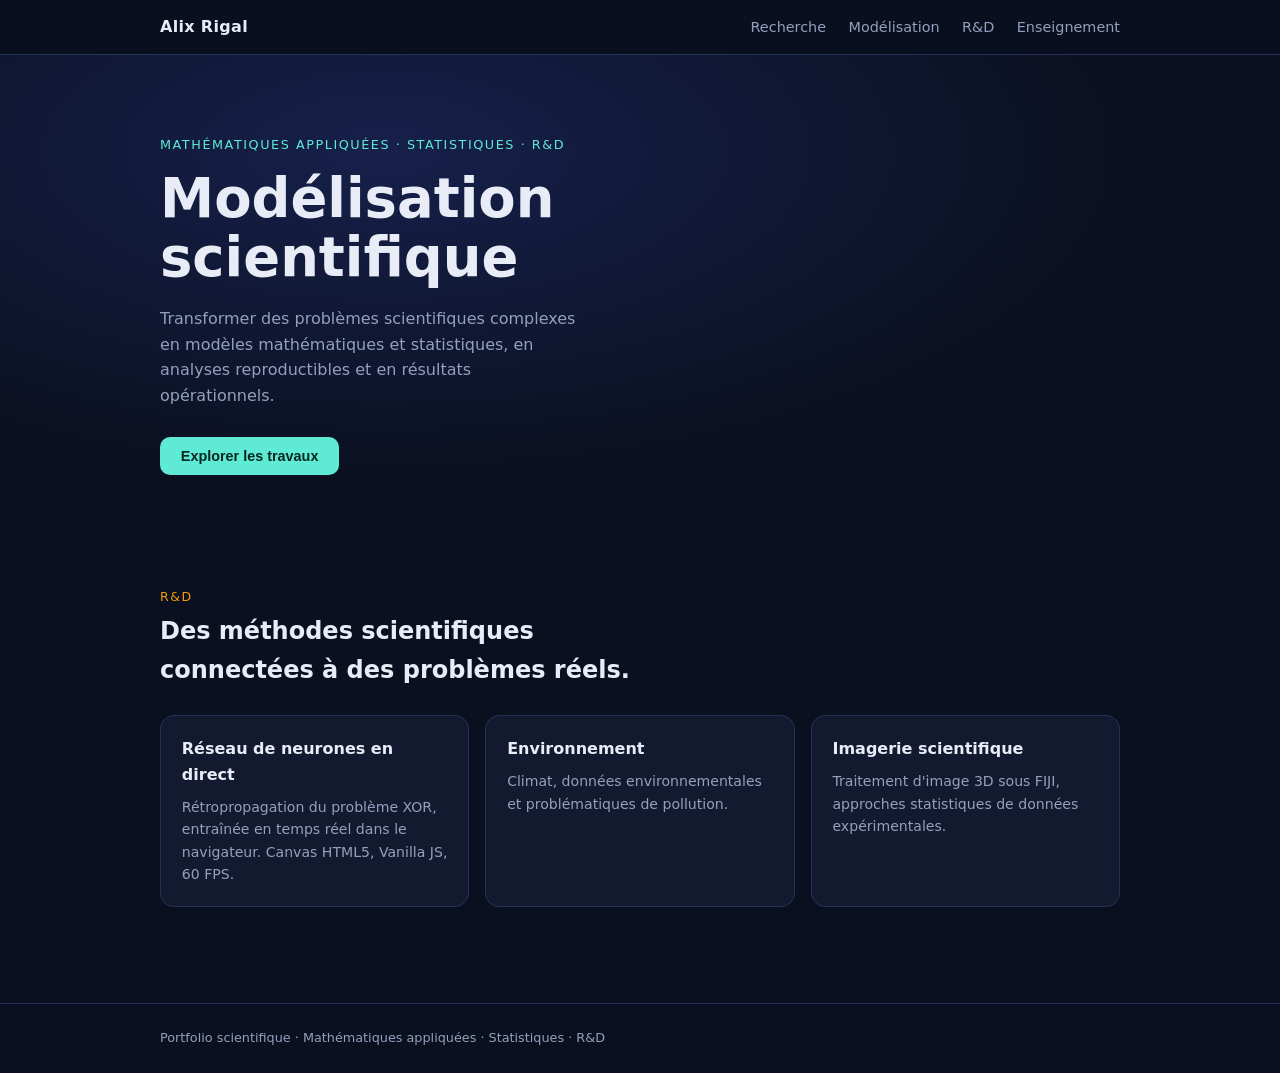
==== index.html @ c6933dab "Update index.html page minus" ====
<!DOCTYPE html>
<html lang="fr">
<head>
  <meta charset="UTF-8">
  <meta name="viewport" content="width=device-width, initial-scale=1.0">
  <meta name="description" content="Portfolio scientifique — mathématiques appliquées, statistiques, R&D et enseignement.">
  <title>Portfolio scientifique</title>

  <!-- L'ORDRE COMPTE : common.css (variables) AVANT style.css (usage) -->
  <link rel="stylesheet" href="css/common.css">
  <link rel="stylesheet" href="css/style.css">
  <script src="js/script.js" defer></script>
</head>
<body>

  <header class="site-header">
    <div class="container nav">
      <a href="#" class="logo">Alix Rigal</a>
      <nav aria-label="Navigation principale">
        <ul class="nav-links">
          <li><a href="#research">Recherche</a></li>
          <li><a href="#modeling">Modélisation</a></li>
          <li><a href="#rd">R&amp;D</a></li>
          <li><a href="#teaching">Enseignement</a></li>
        </ul>
      </nav>
    </div>
  </header>

  <main>
    <section class="hero">
      <div class="container hero-content">
        <div class="hero-kicker">Mathématiques appliquées · Statistiques · R&amp;D</div>
        <h1>Modélisation<br>scientifique</h1>
        <p class="hero-lead">Transformer des problèmes scientifiques complexes en modèles
           mathématiques et statistiques, en analyses reproductibles et en résultats opérationnels.</p>
        <button class="button" id="explore-button">Explorer les travaux</button>
      </div>
    </section>

    <!-- (sections research / modeling / teaching : reprenez vos
         cartes existantes à l'identique, seules les cartes R&D changent) -->

    <section id="rd" class="section">
      <div class="container">
        <div class="section-header">
          <div class="section-label">R&amp;D</div>
          <h2>Des méthodes scientifiques connectées à des problèmes réels.</h2>
        </div>
        <div class="cards">
          <!-- La carte devient un LIEN vers la page de démo -->
          <article class="card">
            <h3><a href="projects/reseau-neurones/">Réseau de neurones en direct</a></h3>
            <p>Rétropropagation du problème XOR, entraînée en temps réel dans le navigateur.
               Canvas HTML5, Vanilla JS, 60 FPS.</p>
          </article>
          <article class="card">
            <h3>Environnement</h3>
            <p>Climat, données environnementales et problématiques de pollution.</p>
          </article>
          <article class="card">
            <h3>Imagerie scientifique</h3>
            <p>Traitement d'image 3D sous FIJI, approches statistiques
               de données expérimentales.</p>
          </article>
        </div>
      </div>
    </section>
  </main>

  <footer class="site-footer">
    <div class="container">
      <p>Portfolio scientifique · Mathématiques appliquées · Statistiques · R&amp;D</p>
    </div>
  </footer>

</body>
</html>
---- css/common.css ----
/* =====================================================================
   common.css — socle partagé par TOUTES les pages du site.
   Contient : variables de design, reset minimal, header, footer,
   conteneurs. Rien de spécifique à une page.
   ===================================================================== */

/* --- Design system : la seule source de vérité des couleurs --- */
:root {
  --bg: #0b1020;          /* fond principal */
  --panel: #131a30;      /* surfaces (cartes) */
  --border: #263156;     /* bordures discrètes */
  --text: #e7ecf7;       /* texte principal */
  --muted: #93a0bd;       /* texte secondaire */
  --accent: #5eead4;     /* turquoise : liens, actions */
  --accent-2: #f59e0b;   /* ambre : focus, éléments secondaires */
  --maxw: 1000px;        /* largeur de lecture */
  color-scheme: dark;    /* dit au navigateur : thème sombre */
}

* { box-sizing: border-box; margin: 0; padding: 0; }

body {
  font-family: system-ui, "Segoe UI", Roboto, sans-serif;
  background: var(--bg);
  color: var(--text);
  line-height: 1.6;
}

.container { max-width: var(--maxw); margin: 0 auto; padding: 0 1.25rem; }

/* --- Header sticky : toujours accessible, nav visible --- */
.site-header {
  position: sticky; top: 0; z-index: 50;
  background: rgba(11, 16, 32, 0.85);
  backdrop-filter: blur(8px);
  border-bottom: 1px solid var(--border);
}
.site-header .nav {
  display: flex; align-items: center; justify-content: space-between;
  padding-block: 0.9rem;
}
.logo { color: var(--text); text-decoration: none; font-weight: 700; letter-spacing: .02em; }
.nav-links { display: flex; gap: 1.4rem; list-style: none; flex-wrap: wrap; }
.nav-links a { color: var(--muted); text-decoration: none; font-size: .9rem; }
.nav-links a:hover, .nav-links a:focus-visible { color: var(--accent); }

/* --- Footer --- */
.site-footer { border-top: 1px solid var(--border); margin-top: 3rem; }
.site-footer p { color: var(--muted); font-size: .8rem; padding-block: 1.5rem; }

/* --- Accessibilité clavier : jamais de focus invisible --- */
:focus-visible { outline: 2px solid var(--accent-2); outline-offset: 2px; }

@media (prefers-reduced-motion: reduce) {
  * { scroll-behavior: auto !important; transition: none !important; }
}
---- css/style.css ----
/* =====================================================================
   style.css — styles PROPRES à la page d'accueil uniquement.
   Dépend de common.css (importé avant).
   ===================================================================== */

/* --- Hero : pleine largeur, message central --- */
.hero {
  padding: 5rem 0 4rem;
  background: radial-gradient(ellipse at 30% 20%, #16204a 0%, var(--bg) 60%);
}
.hero-kicker {
  color: var(--accent); font-size: .8rem;
  text-transform: uppercase; letter-spacing: .12em; margin-bottom: .8rem;
}
.hero h1 { font-size: clamp(2.2rem, 6vw, 3.4rem); line-height: 1.1; }
.hero-lead { color: var(--muted); max-width: 42ch; margin: 1.1rem 0 1.8rem; }
.button {
  display: inline-block; padding: .7rem 1.3rem;
  background: var(--accent); color: #06281f;
  border: none; border-radius: 10px;
  font-weight: 600; font-size: .9rem; cursor: pointer;
  text-decoration: none;
}
.button:hover { filter: brightness(1.1); }

/* --- Sections : ancre scroll-margin pour ne pas passer
     sous le header sticky lors d'un clic de navigation --- */
.section { padding: 3rem 0; scroll-margin-top: 4.5rem; }
.section-header { margin-bottom: 1.6rem; }
.section-label {
  color: var(--accent-2); font-size: .78rem;
  text-transform: uppercase; letter-spacing: .12em;
}
.section-header h2 { font-size: 1.5rem; margin-top: .3rem; max-width: 30ch; }

/* --- Grille de cartes : Grid auto-fit = responsive sans media query --- */
.cards {
  display: grid;
  grid-template-columns: repeat(auto-fit, minmax(260px, 1fr));
  gap: 1rem;
}
.card {
  background: var(--panel);
  border: 1px solid var(--border);
  border-radius: 14px;
  padding: 1.3rem;
  transition: transform .15s ease, border-color .15s ease;
}
.card:hover { transform: translateY(-3px); border-color: var(--accent); }
.card h3 { font-size: 1rem; margin-bottom: .5rem; }
.card p { color: var(--muted); font-size: .88rem; }
.card a { color: var(--text); text-decoration: none; }
.card a:hover { color: var(--accent); }
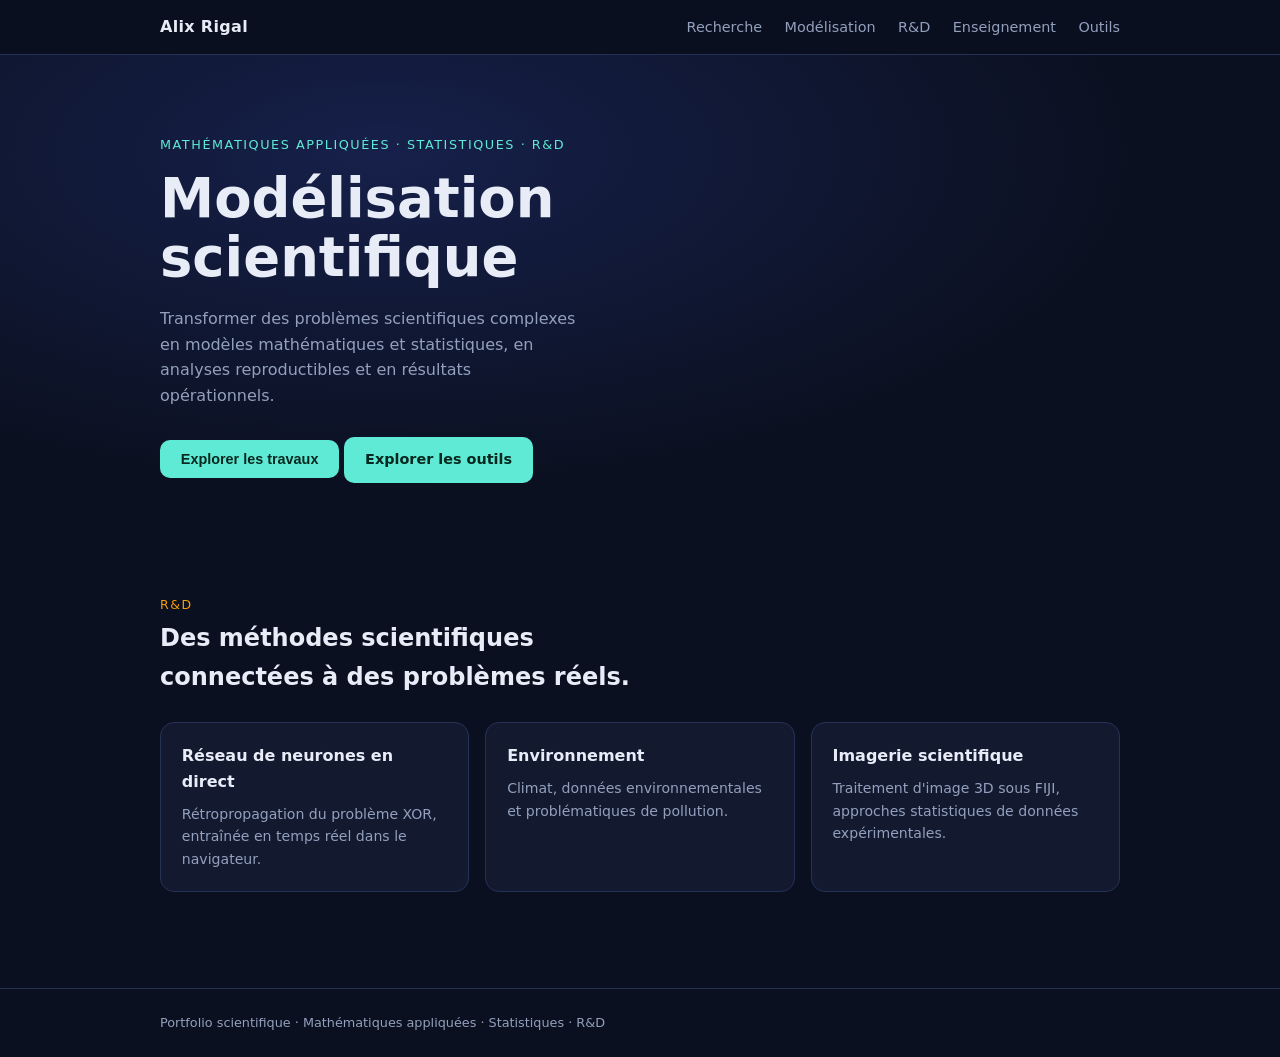
==== commit 4dbe9867: "Update index.html outil test" ====
--- a/index.html
+++ b/index.html
@@ -22,6 +22,7 @@
           <li><a href="#modeling">Modélisation</a></li>
           <li><a href="#rd">R&amp;D</a></li>
           <li><a href="#teaching">Enseignement</a></li>
+          <li><a href="#tools">Outils</a></li>
         </ul>
       </nav>
     </div>
@@ -35,6 +36,9 @@
         <p class="hero-lead">Transformer des problèmes scientifiques complexes en modèles
            mathématiques et statistiques, en analyses reproductibles et en résultats opérationnels.</p>
         <button class="button" id="explore-button">Explorer les travaux</button>
+        <a href="#tools" class="button button-secondary">
+        Explorer les outils
+        </a>
       </div>
     </section>
 
@@ -50,9 +54,9 @@
         <div class="cards">
           <!-- La carte devient un LIEN vers la page de démo -->
           <article class="card">
-            <h3><a href="projects/reseau-neurones/">Réseau de neurones en direct</a></h3>
+            <h3><a href="pages/projects/reseau-neurones/">Réseau de neurones en direct</a></h3>
             <p>Rétropropagation du problème XOR, entraînée en temps réel dans le navigateur.
-               Canvas HTML5, Vanilla JS, 60 FPS.</p>
+               </p>
           </article>
           <article class="card">
             <h3>Environnement</h3>
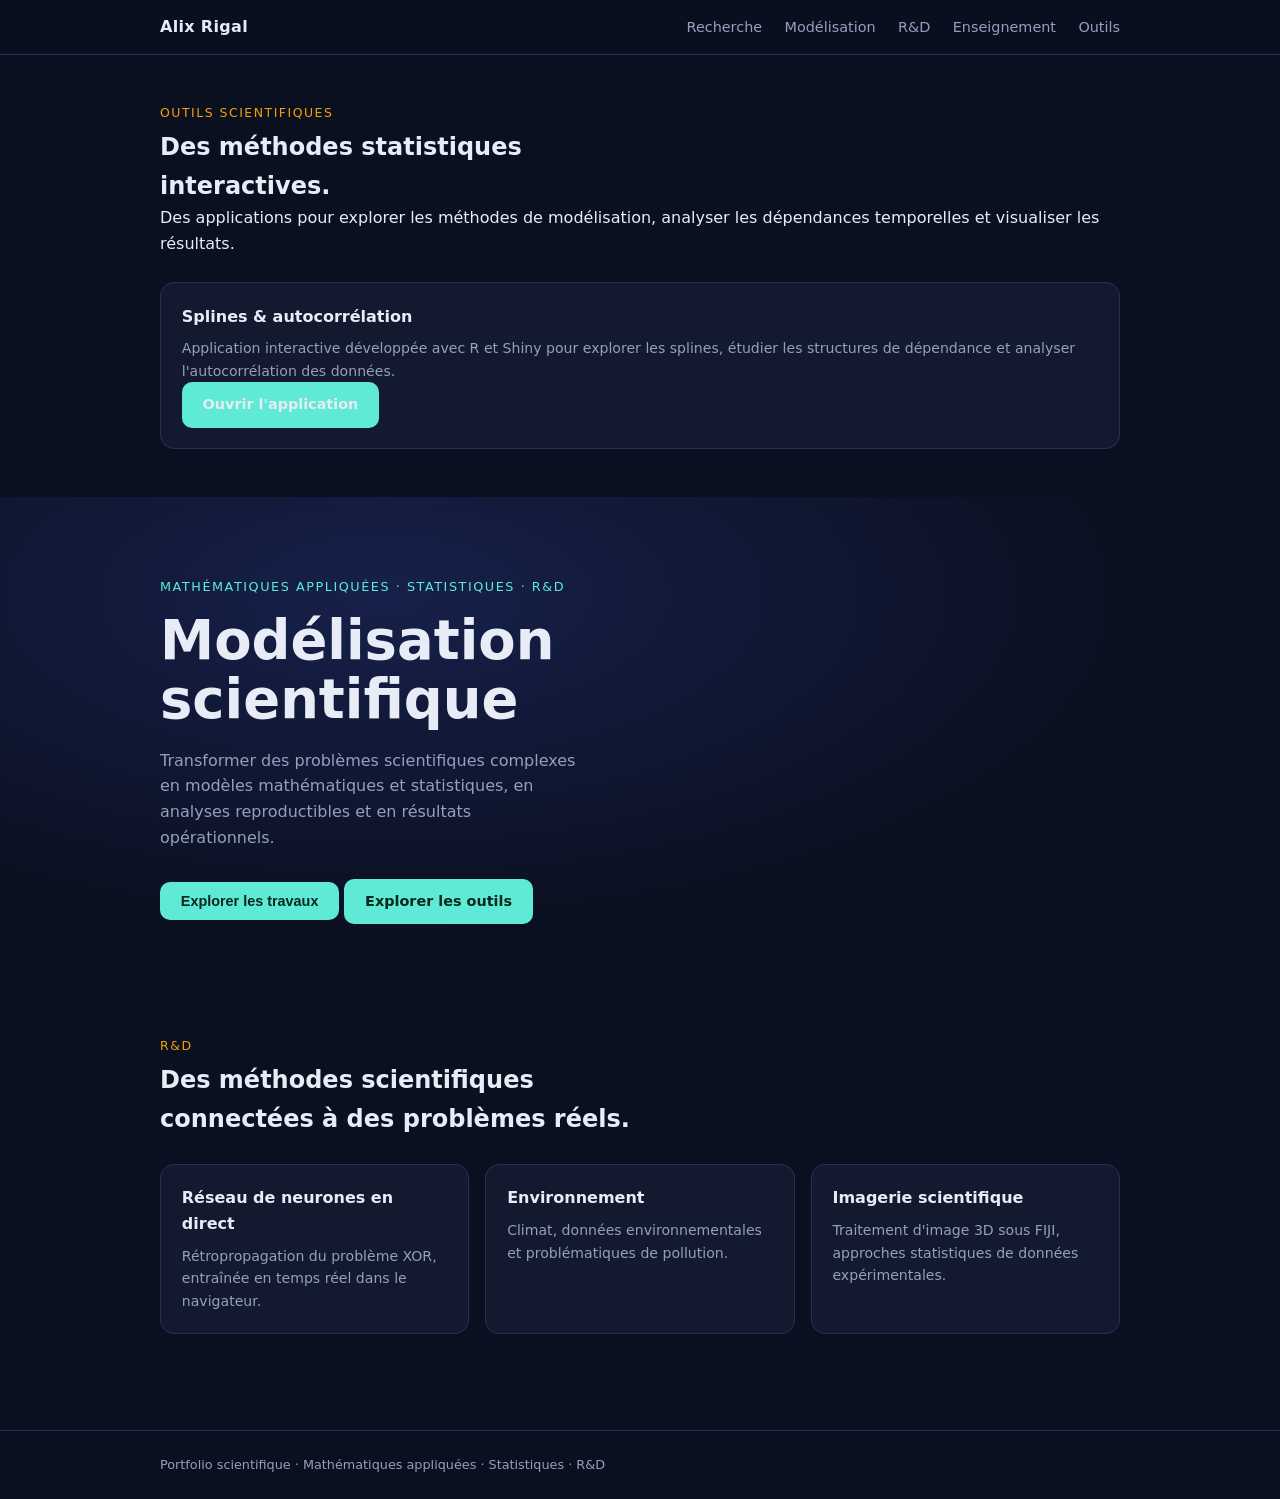
==== commit fd098954: "Update index.html : insertion spline autocorrelation shiny" ====
--- a/index.html
+++ b/index.html
@@ -28,6 +28,48 @@
     </div>
   </header>
 
+
+<section id="tools" class="section">
+  <div class="container">
+    <div class="section-header">
+      <div class="section-label">Outils scientifiques</div>
+      <h2>Des méthodes statistiques interactives.</h2>
+      <p>
+        Des applications pour explorer les méthodes de modélisation,
+        analyser les dépendances temporelles et visualiser les résultats.
+      </p>
+    </div>
+
+    <div class="cards">
+
+      <!-- Application Shiny : splines et autocorrélation -->
+      <article class="card">
+        <h3>
+          <a href="https://01a1653a-3d22-eb01-cddc-ee9ca5eb3f16.share.connect.posit.cloud"
+             target="_blank"
+             rel="noopener noreferrer">
+            Splines &amp; autocorrélation
+          </a>
+        </h3>
+
+        <p>
+          Application interactive développée avec R et Shiny pour
+          explorer les splines, étudier les structures de dépendance
+          et analyser l'autocorrélation des données.
+        </p>
+
+        <a href="https://01a1653a-3d22-eb01-cddc-ee9ca5eb3f16.share.connect.posit.cloud"
+           class="button"
+           target="_blank"
+           rel="noopener noreferrer">
+          Ouvrir l'application
+        </a>
+      </article>
+
+    </div>
+  </div>
+</section>
+  
   <main>
     <section class="hero">
       <div class="container hero-content">
@@ -36,9 +78,9 @@
         <p class="hero-lead">Transformer des problèmes scientifiques complexes en modèles
            mathématiques et statistiques, en analyses reproductibles et en résultats opérationnels.</p>
         <button class="button" id="explore-button">Explorer les travaux</button>
-        <a href="#tools" class="button button-secondary">
+        <p href="#tools" class="button button-secondary">
         Explorer les outils
-        </a>
+        </p>
       </div>
     </section>
 
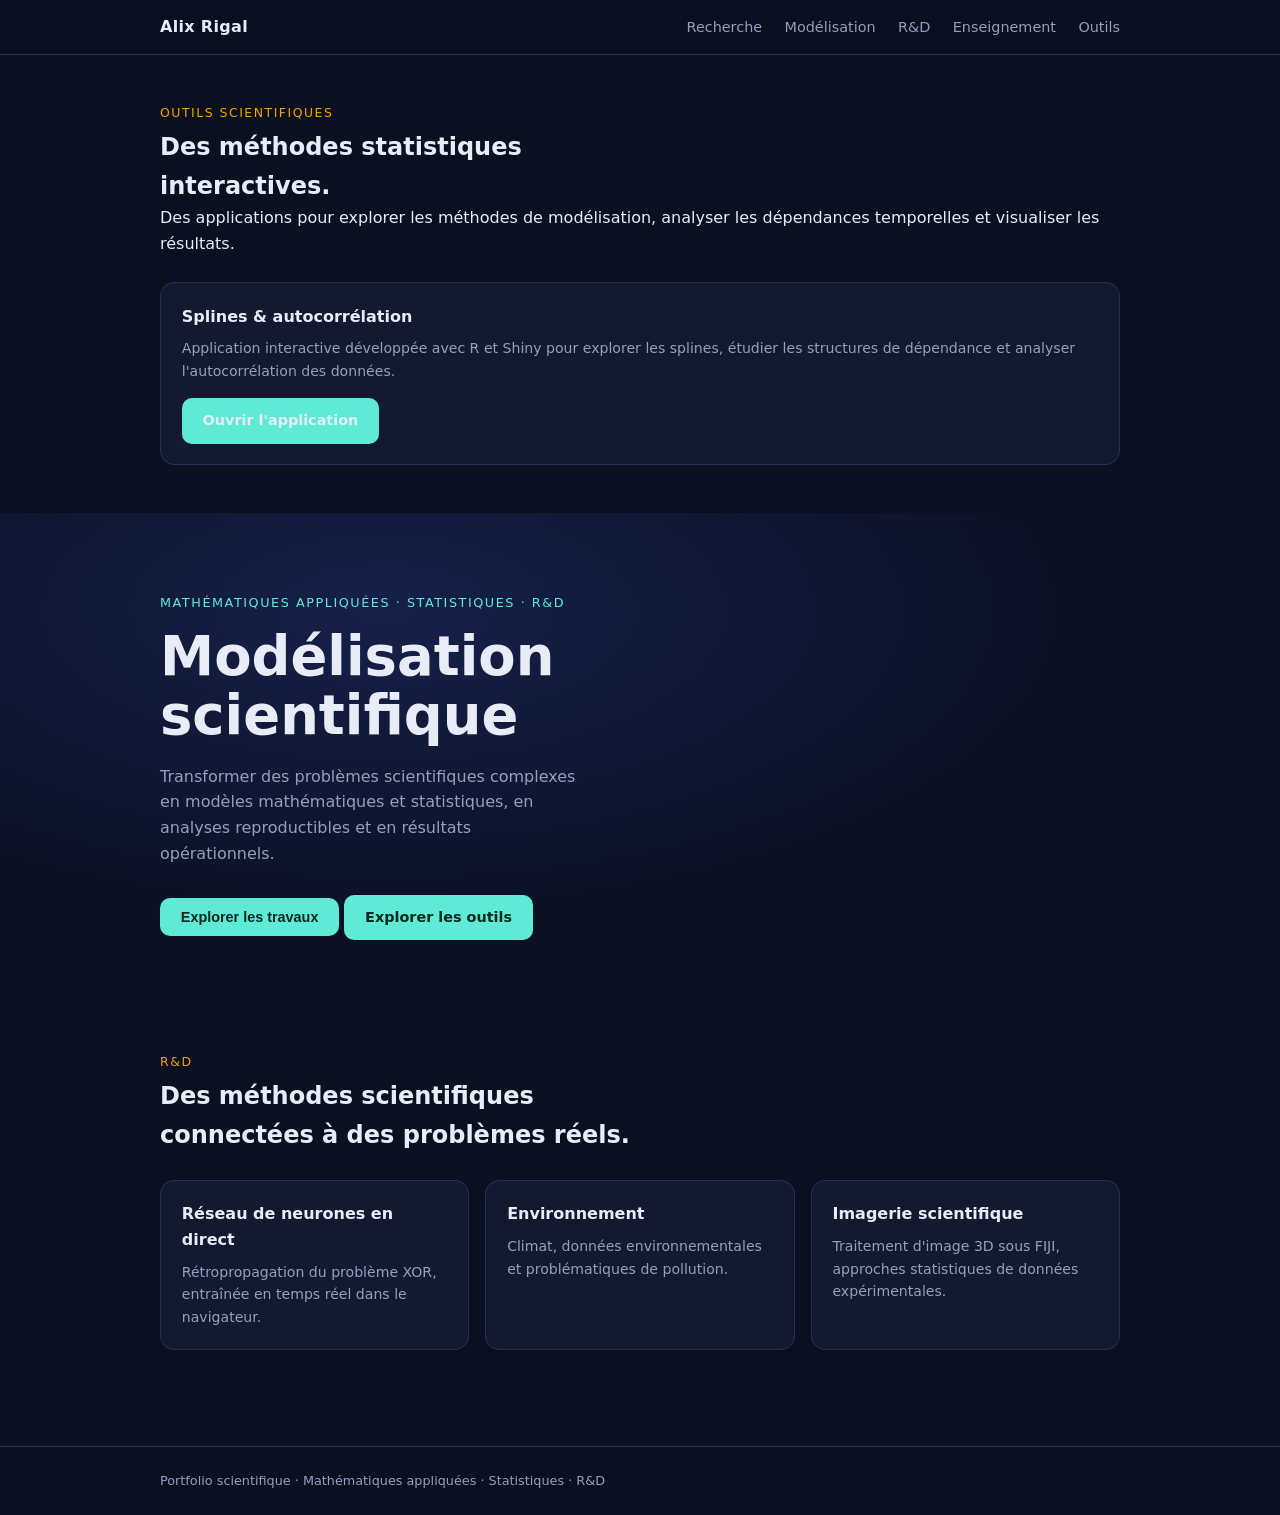
==== commit 2f6440b8: "Update index.html p to a" ====
--- a/index.html
+++ b/index.html
@@ -78,9 +78,9 @@
         <p class="hero-lead">Transformer des problèmes scientifiques complexes en modèles
            mathématiques et statistiques, en analyses reproductibles et en résultats opérationnels.</p>
         <button class="button" id="explore-button">Explorer les travaux</button>
-        <p href="#tools" class="button button-secondary">
+        <a href="#tools" class="button button-secondary">
         Explorer les outils
-        </p>
+        </a>
       </div>
     </section>
 
--- a/css/style.css
+++ b/css/style.css
@@ -51,3 +51,9 @@
 .card p { color: var(--muted); font-size: .88rem; }
 .card a { color: var(--text); text-decoration: none; }
 .card a:hover { color: var(--accent); }
+.card .button {
+  display: inline-block;
+  margin-top: 1rem;
+  text-decoration: none;
+}
+
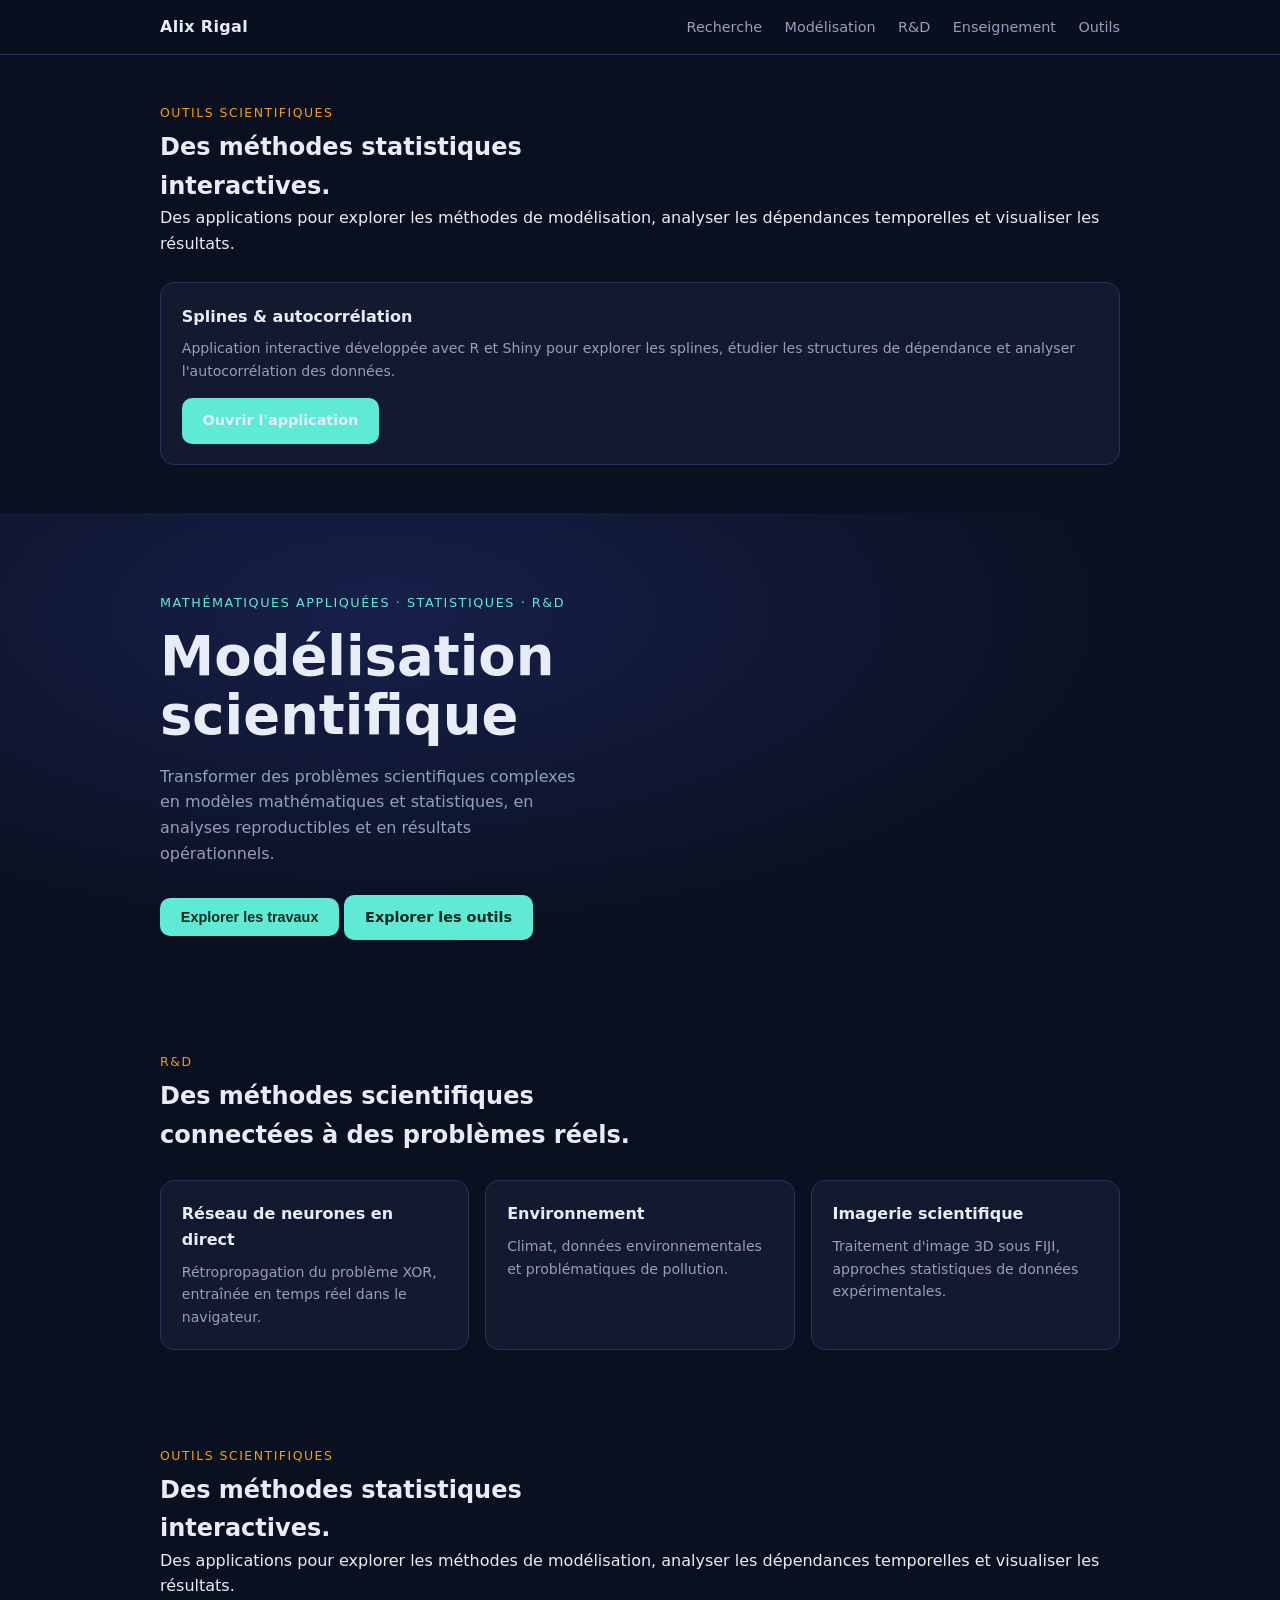
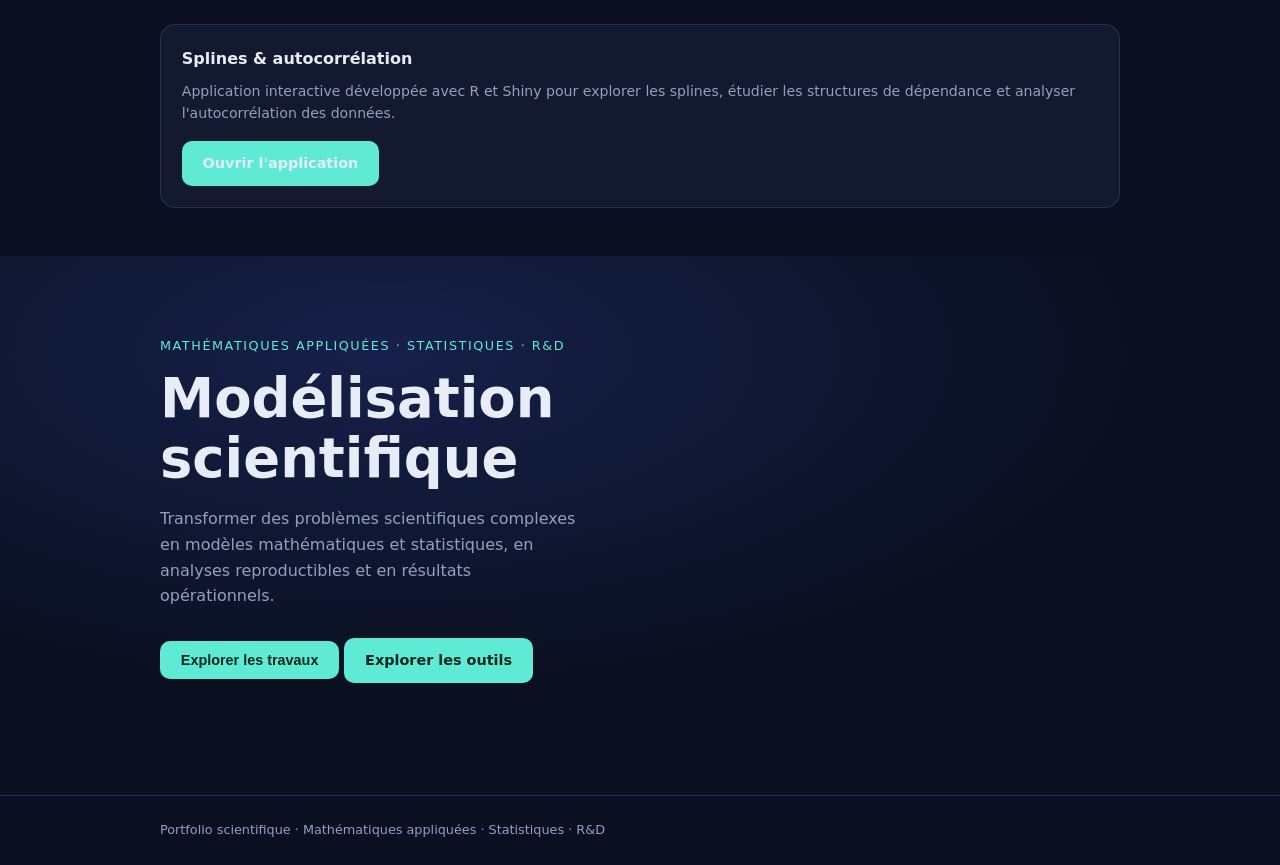
==== commit 70f2af75: "Update index.html" ====
--- a/index.html
+++ b/index.html
@@ -112,6 +112,62 @@
         </div>
       </div>
     </section>
+    
+    <section id="tools" class="section">
+      <div class="container">
+        <div class="section-header">
+          <div class="section-label">Outils scientifiques</div>
+          <h2>Des méthodes statistiques interactives.</h2>
+          <p>
+            Des applications pour explorer les méthodes de modélisation,
+            analyser les dépendances temporelles et visualiser les résultats.
+          </p>
+        </div>
+    
+        <div class="cards">
+    
+          <!-- Application Shiny : splines et autocorrélation -->
+          <article class="card">
+            <h3>
+              <a href="https://01a1653a-3d22-eb01-cddc-ee9ca5eb3f16.share.connect.posit.cloud"
+                 target="_blank"
+                 rel="noopener noreferrer">
+                Splines &amp; autocorrélation
+              </a>
+            </h3>
+    
+            <p>
+              Application interactive développée avec R et Shiny pour
+              explorer les splines, étudier les structures de dépendance
+              et analyser l'autocorrélation des données.
+            </p>
+    
+            <a href="https://01a1653a-3d22-eb01-cddc-ee9ca5eb3f16.share.connect.posit.cloud"
+               class="button"
+               target="_blank"
+               rel="noopener noreferrer">
+              Ouvrir l'application
+            </a>
+          </article>
+    
+        </div>
+      </div>
+    </section>
+  <main>
+    
+    <section class="hero">
+      <div class="container hero-content">
+        <div class="hero-kicker">Mathématiques appliquées · Statistiques · R&amp;D</div>
+        <h1>Modélisation<br>scientifique</h1>
+        <p class="hero-lead">Transformer des problèmes scientifiques complexes en modèles
+           mathématiques et statistiques, en analyses reproductibles et en résultats opérationnels.</p>
+        <button class="button" id="explore-button">Explorer les travaux</button>
+        <a href="#tools" class="button button-secondary">
+        Explorer les outils
+        </a>
+      </div>
+    </section>
+    
   </main>
 
   <footer class="site-footer">
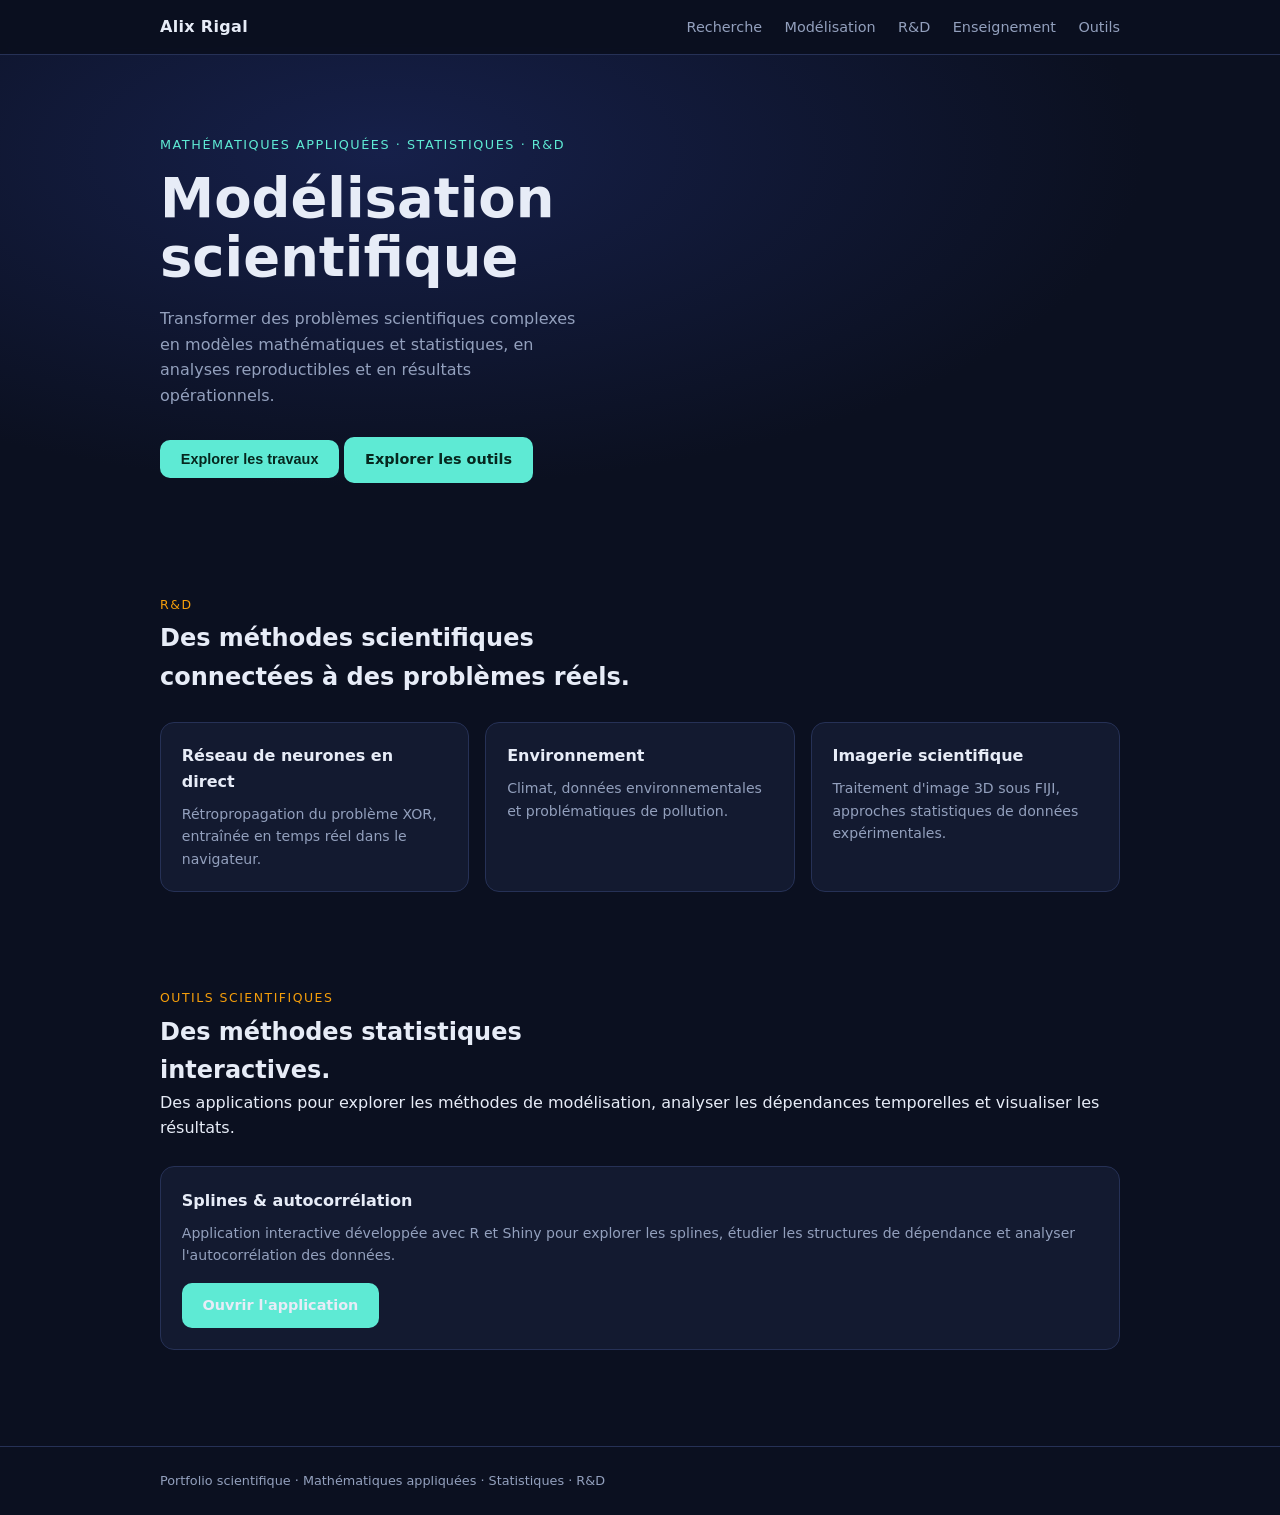
==== commit 918cb41a: "Update index.html cleaning" ====
--- a/index.html
+++ b/index.html
@@ -27,48 +27,6 @@
       </nav>
     </div>
   </header>
-
-
-<section id="tools" class="section">
-  <div class="container">
-    <div class="section-header">
-      <div class="section-label">Outils scientifiques</div>
-      <h2>Des méthodes statistiques interactives.</h2>
-      <p>
-        Des applications pour explorer les méthodes de modélisation,
-        analyser les dépendances temporelles et visualiser les résultats.
-      </p>
-    </div>
-
-    <div class="cards">
-
-      <!-- Application Shiny : splines et autocorrélation -->
-      <article class="card">
-        <h3>
-          <a href="https://01a1653a-3d22-eb01-cddc-ee9ca5eb3f16.share.connect.posit.cloud"
-             target="_blank"
-             rel="noopener noreferrer">
-            Splines &amp; autocorrélation
-          </a>
-        </h3>
-
-        <p>
-          Application interactive développée avec R et Shiny pour
-          explorer les splines, étudier les structures de dépendance
-          et analyser l'autocorrélation des données.
-        </p>
-
-        <a href="https://01a1653a-3d22-eb01-cddc-ee9ca5eb3f16.share.connect.posit.cloud"
-           class="button"
-           target="_blank"
-           rel="noopener noreferrer">
-          Ouvrir l'application
-        </a>
-      </article>
-
-    </div>
-  </div>
-</section>
   
   <main>
     <section class="hero">
@@ -155,20 +113,6 @@
     </section>
   <main>
     
-    <section class="hero">
-      <div class="container hero-content">
-        <div class="hero-kicker">Mathématiques appliquées · Statistiques · R&amp;D</div>
-        <h1>Modélisation<br>scientifique</h1>
-        <p class="hero-lead">Transformer des problèmes scientifiques complexes en modèles
-           mathématiques et statistiques, en analyses reproductibles et en résultats opérationnels.</p>
-        <button class="button" id="explore-button">Explorer les travaux</button>
-        <a href="#tools" class="button button-secondary">
-        Explorer les outils
-        </a>
-      </div>
-    </section>
-    
-  </main>
 
   <footer class="site-footer">
     <div class="container">
